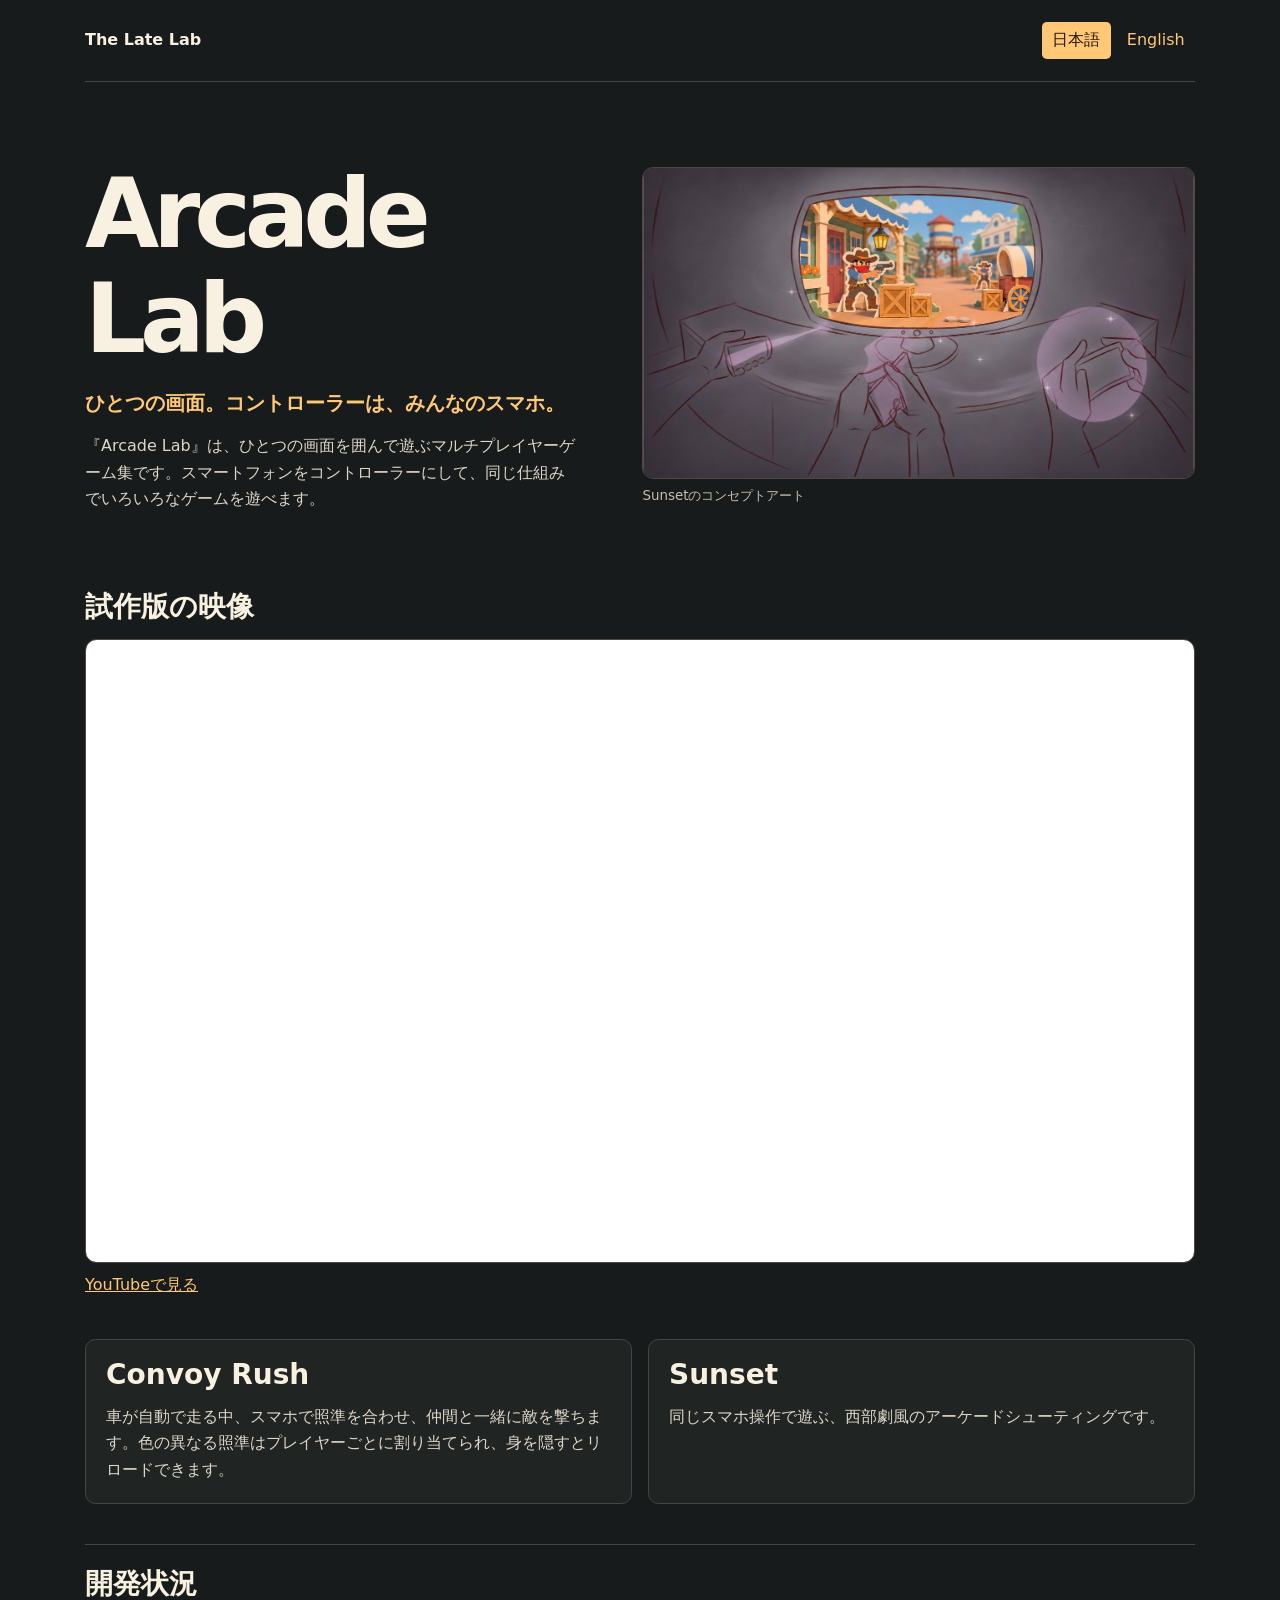
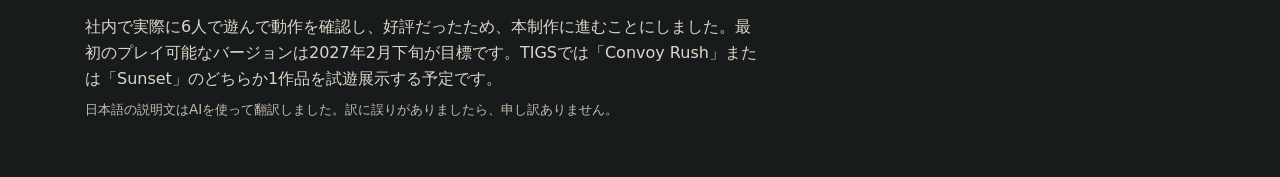
==== arcade-lab/index.html @ d4466069 "Add the bilingual Arcade Lab project page" ====
<!doctype html>
<html lang="ja">
<head>
  <meta charset="utf-8">
  <meta name="viewport" content="width=device-width, initial-scale=1">
  <meta name="description" content="みんなでひとつの画面を囲み、スマートフォンで遊ぶマルチプレイヤーゲーム集。The Late Lab が開発中。">
  <meta property="og:title" content="Arcade Lab | The Late Lab">
  <meta property="og:image" content="https://thelatelab.com/arcade-lab/cover.jpg">
  <meta name="robots" content="noindex">
  <title>Arcade Lab | The Late Lab</title>
  <link rel="icon" href="/assets/favicon.png">
  <link rel="stylesheet" href="arcade-lab.css">
  <script src="arcade-lab.js" defer></script>
</head>
<body>
  <header class="wrap site-header">
    <a href="/" class="studio">The Late Lab</a>
    <nav aria-label="Language / 言語">
      <a href="./" lang="ja" id="ja-link" aria-current="true">日本語</a>
      <a href="?lang=en" lang="en" id="en-link">English</a>
    </nav>
  </header>
  <main class="wrap">
    <div class="hero">
      <div>
        <h1>Arcade Lab</h1>
        <p class="tagline" data-ja>ひとつの画面。コントローラーは、みんなのスマホ。</p>
        <p class="tagline" data-en hidden>One screen. Everyone plays with their phone.</p>
        <p data-ja>『Arcade Lab』は、ひとつの画面を囲んで遊ぶマルチプレイヤーゲーム集です。スマートフォンをコントローラーにして、同じ仕組みでいろいろなゲームを遊べます。</p>
        <p data-en hidden>Arcade Lab is a collection of multiplayer games for one shared screen. Everyone joins on their phone and uses it as a controller. The same setup works across different games.</p>
      </div>
      <figure>
        <img src="cover.jpg" width="1320" height="743" alt="">
        <figcaption data-ja>Sunsetのコンセプトアート</figcaption>
        <figcaption data-en hidden>Sunset concept art</figcaption>
      </figure>
    </div>
    <section class="video" aria-labelledby="video-title">
      <h2 id="video-title"><span data-ja>試作版の映像</span><span data-en hidden>See the prototypes</span></h2>
      <iframe width="1280" height="720" src="https://www.youtube-nocookie.com/embed/FTytfgTP_Sc" title="Arcade Lab gameplay preview" loading="lazy" allow="encrypted-media; picture-in-picture; fullscreen" allowfullscreen></iframe>
      <a href="https://www.youtube.com/watch?v=FTytfgTP_Sc"><span data-ja>YouTubeで見る</span><span data-en hidden>Watch on YouTube</span></a>
    </section>
    <section class="games" aria-label="Games / ゲーム">
      <article>
        <h2>Convoy Rush</h2>
        <p data-ja>車が自動で走る中、スマホで照準を合わせ、仲間と一緒に敵を撃ちます。色の異なる照準はプレイヤーごとに割り当てられ、身を隠すとリロードできます。</p>
        <p data-en hidden>Your vehicle drives while you and your crew aim, shoot, and take cover to reload. Each player controls a different colored reticle.</p>
      </article>
      <article>
        <h2>Sunset</h2>
        <p data-ja>同じスマホ操作で遊ぶ、西部劇風のアーケードシューティングです。</p>
        <p data-en hidden>A Western arcade shooter that uses the same phone controls.</p>
      </article>
    </section>
    <section class="status">
      <h2><span data-ja>開発状況</span><span data-en hidden>Development status</span></h2>
      <p data-ja>社内で実際に6人で遊んで動作を確認し、好評だったため、本制作に進むことにしました。最初のプレイ可能なバージョンは2027年2月下旬が目標です。TIGSでは「Convoy Rush」または「Sunset」のどちらか1作品を試遊展示する予定です。</p>
      <p data-en hidden>Six people played together in an internal test. The setup worked, and the feedback was positive, so we’re moving into production. We’re aiming for a first playable version in late February 2027. We plan to bring either Convoy Rush or Sunset to TIGS.</p>
      <p class="note" data-ja>日本語の説明文はAIを使って翻訳しました。訳に誤りがありましたら、申し訳ありません。</p>
    </section>
  </main>
</body>
</html>
---- arcade-lab/arcade-lab.css ----
:root {
  color-scheme: dark;
  font-family: "DM Sans", "Yu Gothic", system-ui, sans-serif;
  color: #f8f0e0;
  background: #181b1b;
  line-height: 1.65;
}
* { box-sizing: border-box; }
[hidden] { display: none !important; }
body { margin: 0; }
.wrap { width: min(1110px, calc(100% - 3rem)); margin-inline: auto; }
.site-header { display: flex; justify-content: space-between; align-items: center; gap: 1rem; padding-block: 1.35rem; border-bottom: 1px solid #444843; }
nav { display: flex; gap: .35rem; }
nav a { text-decoration: none; padding: .35rem .65rem; border-radius: .3rem; }
nav a[aria-current="true"] { color: #24180b; background: #ffc876; }
.studio { font-weight: 700; color: inherit; text-decoration: none; }
a { color: #ffc876; }
a:focus-visible { outline: 2px solid #a8d9d5; outline-offset: 3px; }
.hero { display: grid; grid-template-columns: 1fr 1.12fr; gap: clamp(1.5rem, 5vw, 4rem); align-items: center; padding-block: clamp(2.4rem, 7vw, 5rem); }
h1, h2 { line-height: 1.1; margin: 0; }
h1 { font-size: clamp(3rem, 9vw, 6rem); letter-spacing: -.065em; }
h2 { font-size: clamp(1.3rem, 4vw, 1.75rem); }
p { margin-block: .85rem 0; color: #ddd6c8; }
.tagline { color: #ffc876; font-size: 1.25rem; font-weight: 700; }
figure { margin: 0; }
figure img, .video iframe { display: block; width: 100%; height: auto; border: 1px solid #51483e; border-radius: .7rem; }
figcaption, .note { font-size: .84rem; color: #c6beb0; margin-top: .4rem; }
.video iframe { aspect-ratio: 16/9; margin-block: 1rem .55rem; background: #131615; }
.games { display: grid; grid-template-columns: 1fr 1fr; gap: 1rem; margin-block: 2.5rem; }
article { padding: 1.25rem; border: 1px solid #444843; border-radius: .65rem; background: #202422; }
.status { border-top: 1px solid #444843; padding-block: 1.5rem 3.5rem; }
.status p { max-width: 67ch; }
@media (max-width: 710px) {
  .wrap { width: calc(100% - 2rem); }
  .hero, .games { grid-template-columns: 1fr; }
}
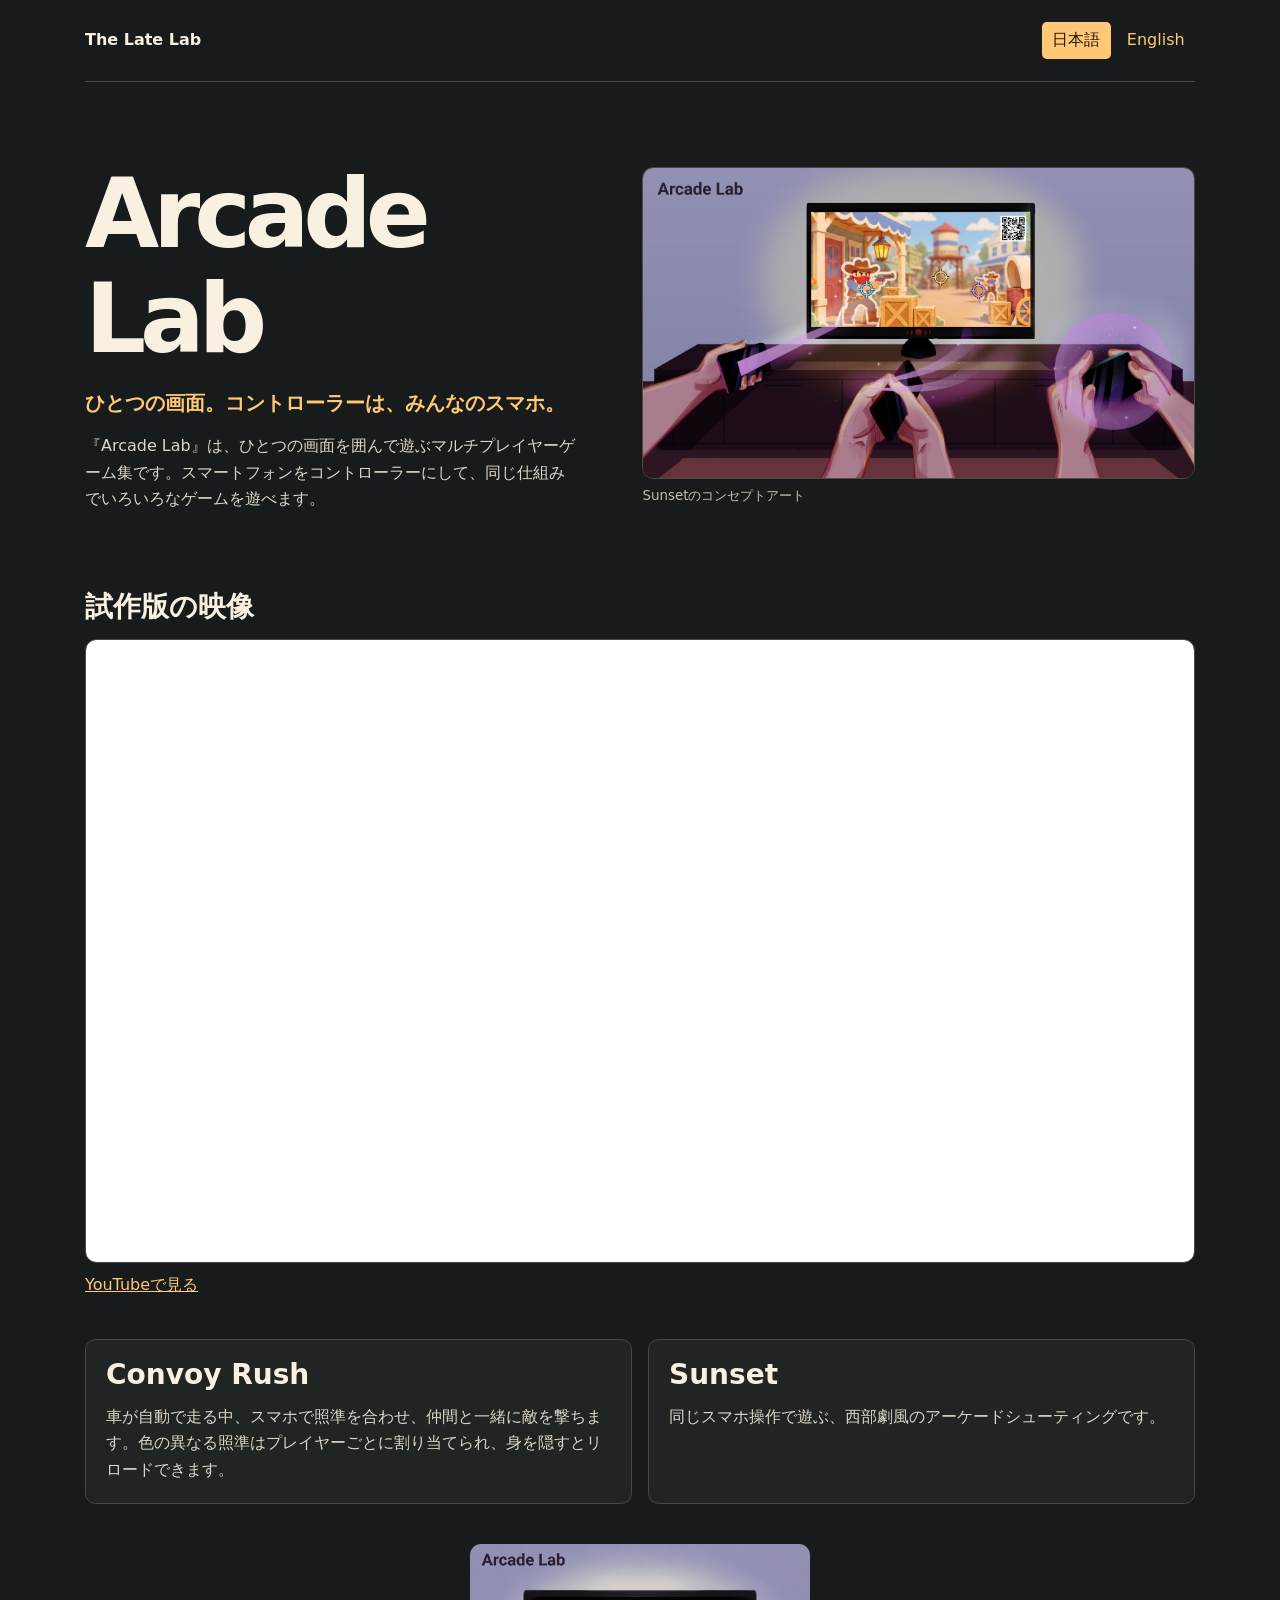
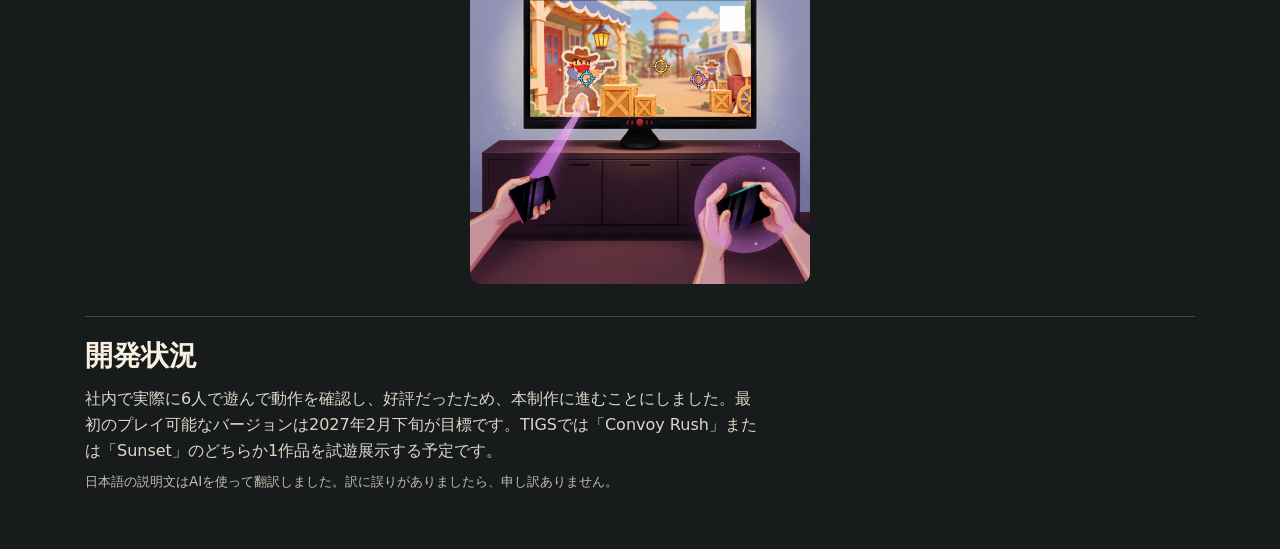
==== commit 5ff6578c: "Show the new Arcade Lab key visuals" ====
--- a/arcade-lab/index.html
+++ b/arcade-lab/index.html
@@ -5,7 +5,7 @@
   <meta name="viewport" content="width=device-width, initial-scale=1">
   <meta name="description" content="みんなでひとつの画面を囲み、スマートフォンで遊ぶマルチプレイヤーゲーム集。The Late Lab が開発中。">
   <meta property="og:title" content="Arcade Lab | The Late Lab">
-  <meta property="og:image" content="https://thelatelab.com/arcade-lab/cover.jpg">
+  <meta property="og:image" content="https://thelatelab.com/arcade-lab/key-visual-wide.png">
   <meta name="robots" content="noindex">
   <title>Arcade Lab | The Late Lab</title>
   <link rel="icon" href="/assets/favicon.png">
@@ -30,15 +30,15 @@
         <p data-en hidden>Arcade Lab is a collection of multiplayer games for one shared screen. Everyone joins on their phone and uses it as a controller. The same setup works across different games.</p>
       </div>
       <figure>
-        <img src="cover.jpg" width="1320" height="743" alt="">
+        <img src="key-visual-wide.png" width="1600" height="900" alt="">
         <figcaption data-ja>Sunsetのコンセプトアート</figcaption>
         <figcaption data-en hidden>Sunset concept art</figcaption>
       </figure>
     </div>
     <section class="video" aria-labelledby="video-title">
       <h2 id="video-title"><span data-ja>試作版の映像</span><span data-en hidden>See the prototypes</span></h2>
-      <iframe width="1280" height="720" src="https://www.youtube-nocookie.com/embed/FTytfgTP_Sc" title="Arcade Lab gameplay preview" loading="lazy" allow="encrypted-media; picture-in-picture; fullscreen" allowfullscreen></iframe>
-      <a href="https://www.youtube.com/watch?v=FTytfgTP_Sc"><span data-ja>YouTubeで見る</span><span data-en hidden>Watch on YouTube</span></a>
+      <iframe width="1280" height="720" src="https://www.youtube-nocookie.com/embed/__ARCADE_LAB_VIDEO_ID__" title="Arcade Lab gameplay preview" loading="lazy" allow="encrypted-media; picture-in-picture; fullscreen" allowfullscreen></iframe>
+      <a href="https://www.youtube.com/watch?v=__ARCADE_LAB_VIDEO_ID__"><span data-ja>YouTubeで見る</span><span data-en hidden>Watch on YouTube</span></a>
     </section>
     <section class="games" aria-label="Games / ゲーム">
       <article>
@@ -52,6 +52,7 @@
         <p data-en hidden>A Western arcade shooter that uses the same phone controls.</p>
       </article>
     </section>
+    <a class="square-art" href="/arcade-lab/key-visual-square.png"><img src="/arcade-lab/key-visual-square.png" width="500" height="500" alt="Arcade Lab square key visual" loading="lazy"></a>
     <section class="status">
       <h2><span data-ja>開発状況</span><span data-en hidden>Development status</span></h2>
       <p data-ja>社内で実際に6人で遊んで動作を確認し、好評だったため、本制作に進むことにしました。最初のプレイ可能なバージョンは2027年2月下旬が目標です。TIGSでは「Convoy Rush」または「Sunset」のどちらか1作品を試遊展示する予定です。</p>
--- a/arcade-lab/arcade-lab.css
+++ b/arcade-lab/arcade-lab.css
@@ -34,3 +34,11 @@
   .wrap { width: calc(100% - 2rem); }
   .hero, .games { grid-template-columns: 1fr; }
 }
+
+.preview-page { padding-block: clamp(2rem, 6vw, 4rem); }
+.preview-page .video { margin-top: 1.25rem; }
+
+.preview-art { display: grid; grid-template-columns: 1fr minmax(0, 35%); gap: 1rem; align-items: start; margin-top: 2rem; }
+.preview-art img, .square-art img { display: block; width: 100%; height: auto; border-radius: .7rem; }
+.square-art { display: block; width: min(100%, 340px); margin: 0 auto 2rem; }
+@media (max-width: 710px) { .preview-art { grid-template-columns: 1fr; } }
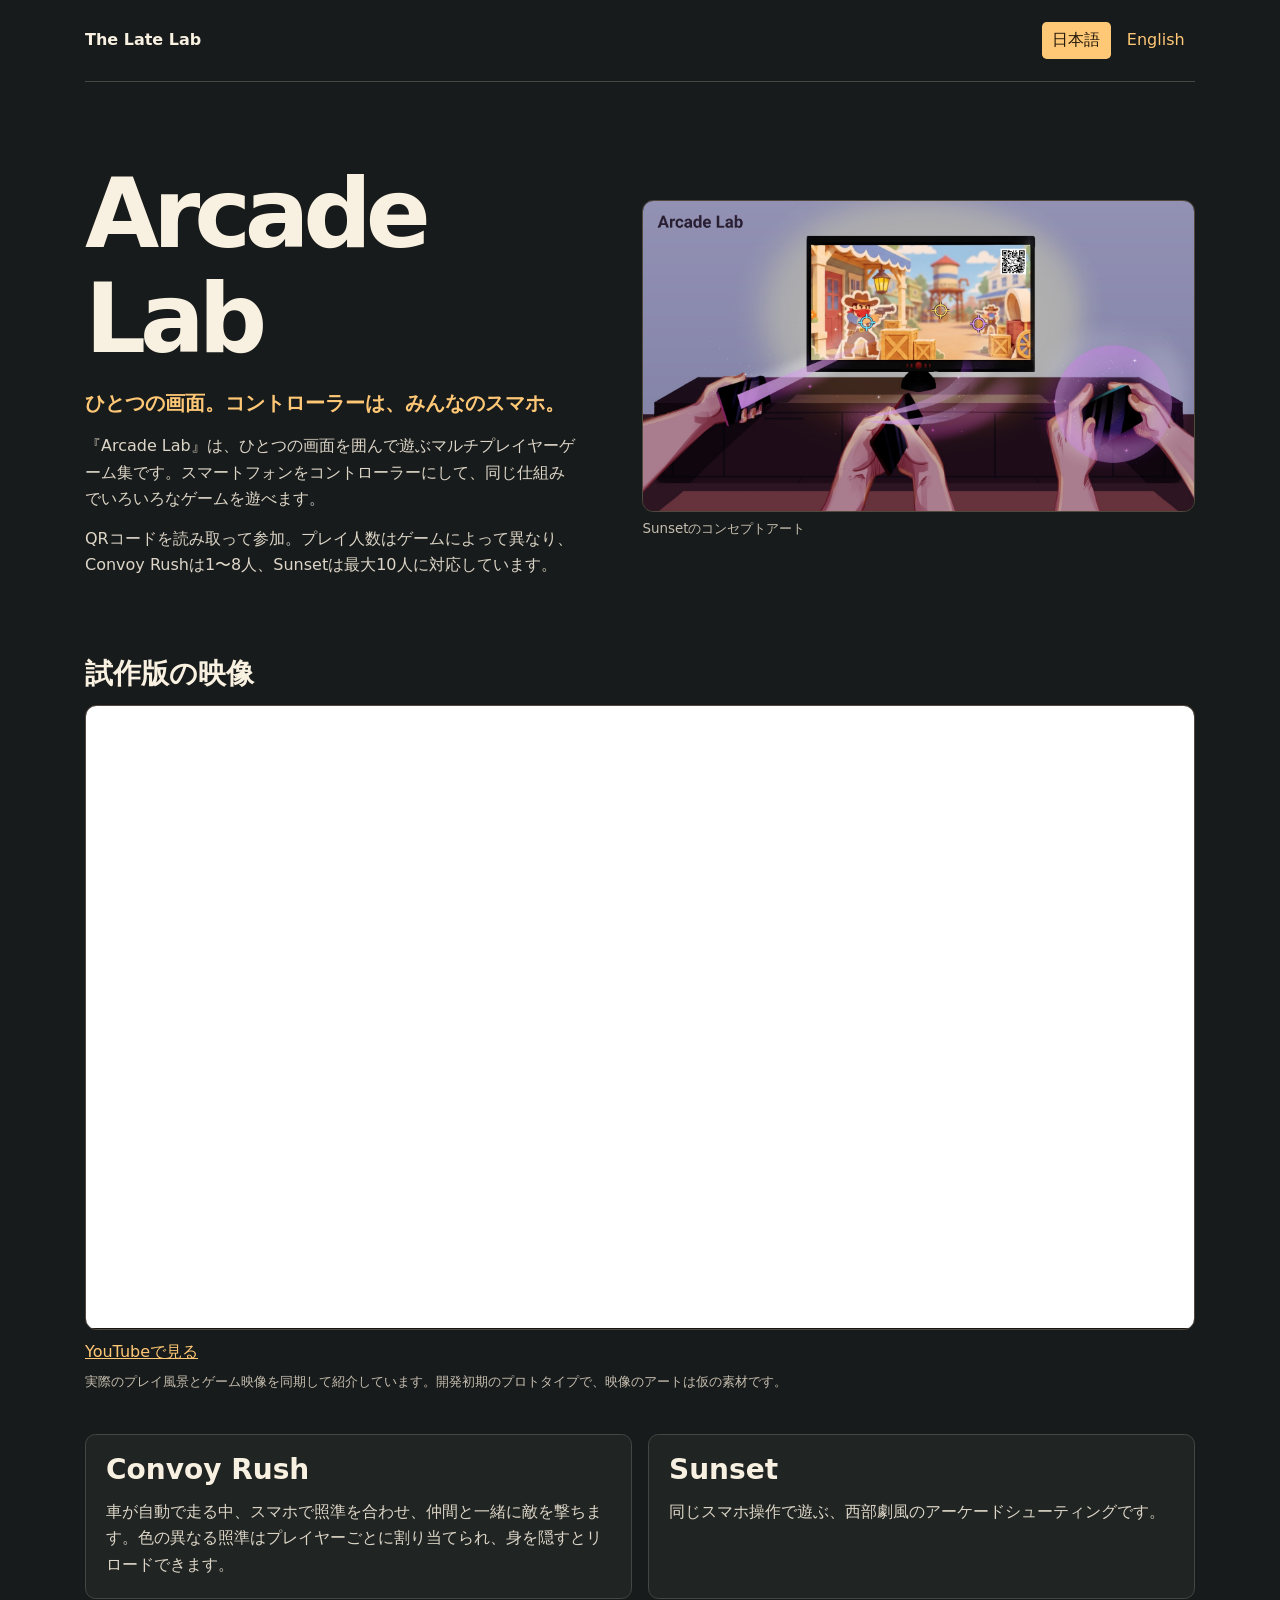
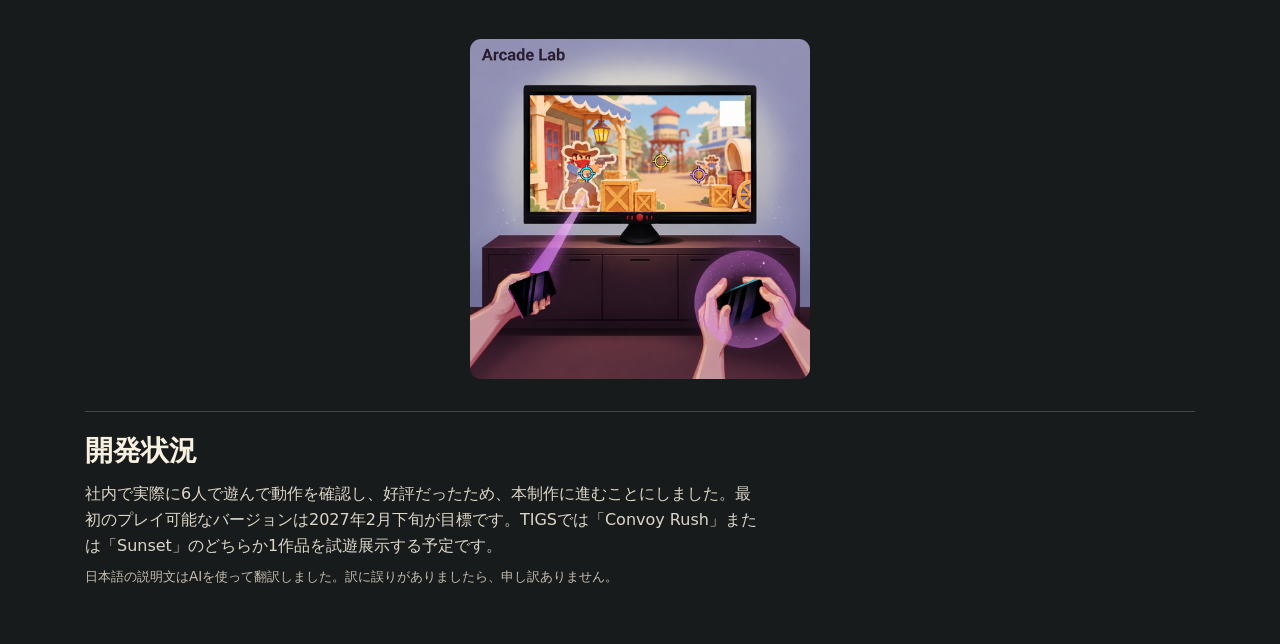
==== commit 8b070348: "Publish localized Arcade Lab prototype trailers and player counts" ====
--- a/arcade-lab/index.html
+++ b/arcade-lab/index.html
@@ -28,6 +28,8 @@
         <p class="tagline" data-en hidden>One screen. Everyone plays with their phone.</p>
         <p data-ja>『Arcade Lab』は、ひとつの画面を囲んで遊ぶマルチプレイヤーゲーム集です。スマートフォンをコントローラーにして、同じ仕組みでいろいろなゲームを遊べます。</p>
         <p data-en hidden>Arcade Lab is a collection of multiplayer games for one shared screen. Everyone joins on their phone and uses it as a controller. The same setup works across different games.</p>
+        <p data-ja>QRコードを読み取って参加。プレイ人数はゲームによって異なり、Convoy Rushは1〜8人、Sunsetは最大10人に対応しています。</p>
+        <p data-en hidden>Scan the QR code to join. Player count varies by game: Convoy Rush supports 1–8 players, and Sunset supports up to 10.</p>
       </div>
       <figure>
         <img src="key-visual-wide.png" width="1600" height="900" alt="">
@@ -37,8 +39,10 @@
     </div>
     <section class="video" aria-labelledby="video-title">
       <h2 id="video-title"><span data-ja>試作版の映像</span><span data-en hidden>See the prototypes</span></h2>
-      <iframe width="1280" height="720" src="https://www.youtube-nocookie.com/embed/__ARCADE_LAB_VIDEO_ID__" title="Arcade Lab gameplay preview" loading="lazy" allow="encrypted-media; picture-in-picture; fullscreen" allowfullscreen></iframe>
-      <a href="https://www.youtube.com/watch?v=__ARCADE_LAB_VIDEO_ID__"><span data-ja>YouTubeで見る</span><span data-en hidden>Watch on YouTube</span></a>
+      <iframe width="1280" height="720" src="https://www.youtube-nocookie.com/embed/__ARCADE_LAB_VIDEO_JA__" data-video-en="https://www.youtube-nocookie.com/embed/__ARCADE_LAB_VIDEO_EN__" title="Arcade Lab gameplay preview" loading="lazy" allow="encrypted-media; picture-in-picture; fullscreen" allowfullscreen></iframe>
+      <a href="https://www.youtube.com/watch?v=__ARCADE_LAB_VIDEO_JA__" data-video-en="https://www.youtube.com/watch?v=__ARCADE_LAB_VIDEO_EN__"><span data-ja>YouTubeで見る</span><span data-en hidden>Watch on YouTube</span></a>
+      <p class="note" data-ja>実際のプレイ風景とゲーム映像を同期して紹介しています。開発初期のプロトタイプで、映像のアートは仮の素材です。</p>
+      <p class="note" data-en hidden>Real players and synchronized gameplay footage. This is an early prototype; the artwork shown is temporary.</p>
     </section>
     <section class="games" aria-label="Games / ゲーム">
       <article>
